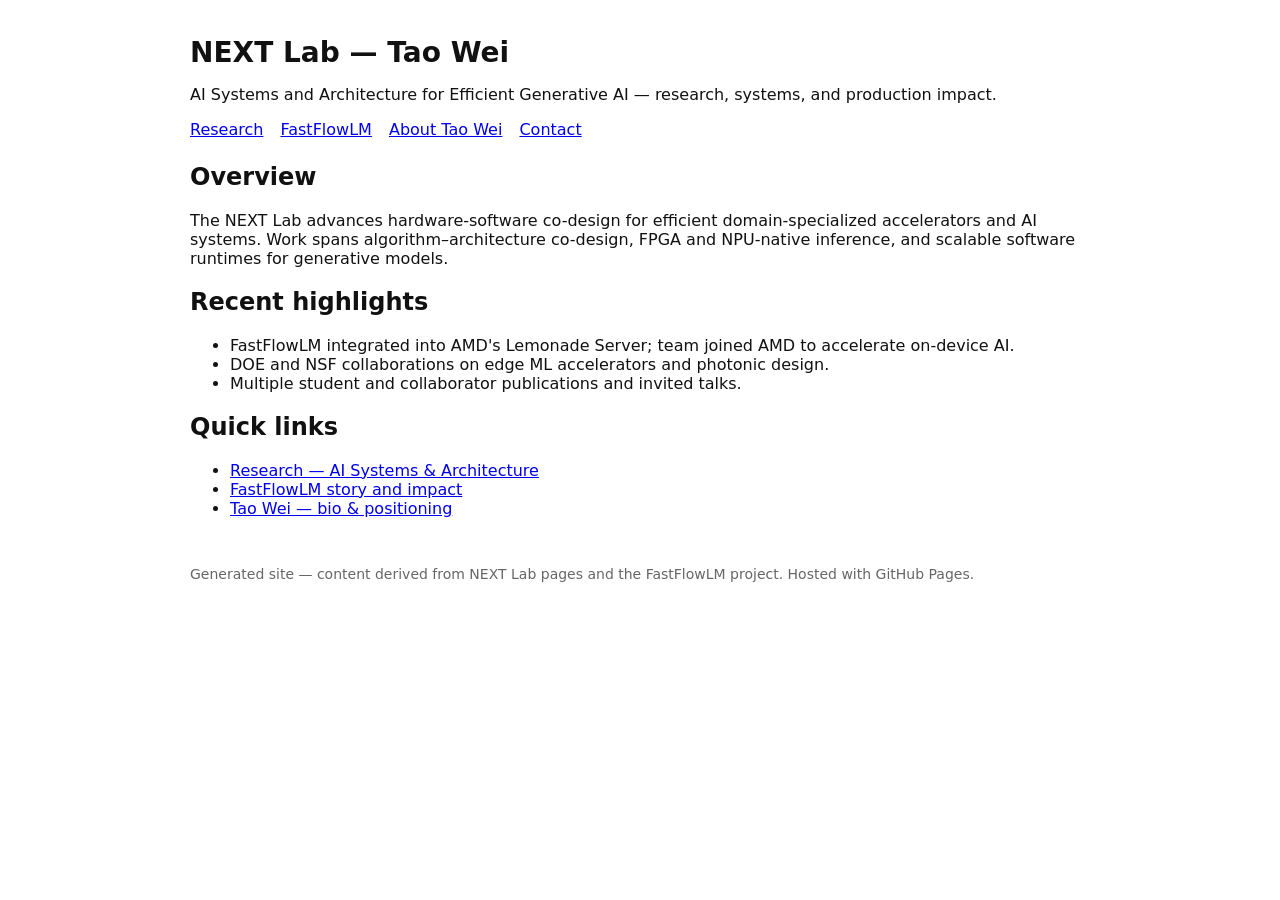
==== index.html @ cb327062 "Add site pages: index, research, FastFlowLM summary, about, contact" ====
<!doctype html>
<html>
<head>
  <meta charset="utf-8">
  <title>NEXT Lab — Tao Wei</title>
  <meta name="viewport" content="width=device-width,initial-scale=1">
  <style>body{font-family:system-ui,Segoe UI,Roboto,Arial;max-width:900px;margin:36px auto;padding:0 18px;color:#111}header{margin-bottom:24px}nav a{margin-right:12px}h1{font-size:28px;margin-bottom:6px}footer{margin-top:48px;color:#666;font-size:14px}</style>
</head>
<body>
<header>
  <h1>NEXT Lab — Tao Wei</h1>
  <p>AI Systems and Architecture for Efficient Generative AI — research, systems, and production impact.</p>
  <nav>
    <a href="/research.html">Research</a>
    <a href="/fastflowlm.html">FastFlowLM</a>
    <a href="/about.html">About Tao Wei</a>
    <a href="/contact.html">Contact</a>
  </nav>
</header>
<main>
  <section>
    <h2>Overview</h2>
    <p>The NEXT Lab advances hardware-software co-design for efficient domain-specialized accelerators and AI systems. Work spans algorithm–architecture co-design, FPGA and NPU-native inference, and scalable software runtimes for generative models.</p>
  </section>

  <section>
    <h2>Recent highlights</h2>
    <ul>
      <li>FastFlowLM integrated into AMD's Lemonade Server; team joined AMD to accelerate on-device AI.</li>
      <li>DOE and NSF collaborations on edge ML accelerators and photonic design.</li>
      <li>Multiple student and collaborator publications and invited talks.</li>
    </ul>
  </section>

  <section>
    <h2>Quick links</h2>
    <ul>
      <li><a href="/research.html">Research — AI Systems & Architecture</a></li>
      <li><a href="/fastflowlm.html">FastFlowLM story and impact</a></li>
      <li><a href="/about.html">Tao Wei — bio & positioning</a></li>
    </ul>
  </section>
</main>
<footer>
  <p>Generated site — content derived from NEXT Lab pages and the FastFlowLM project. Hosted with GitHub Pages.</p>
</footer>
</body>
</html>
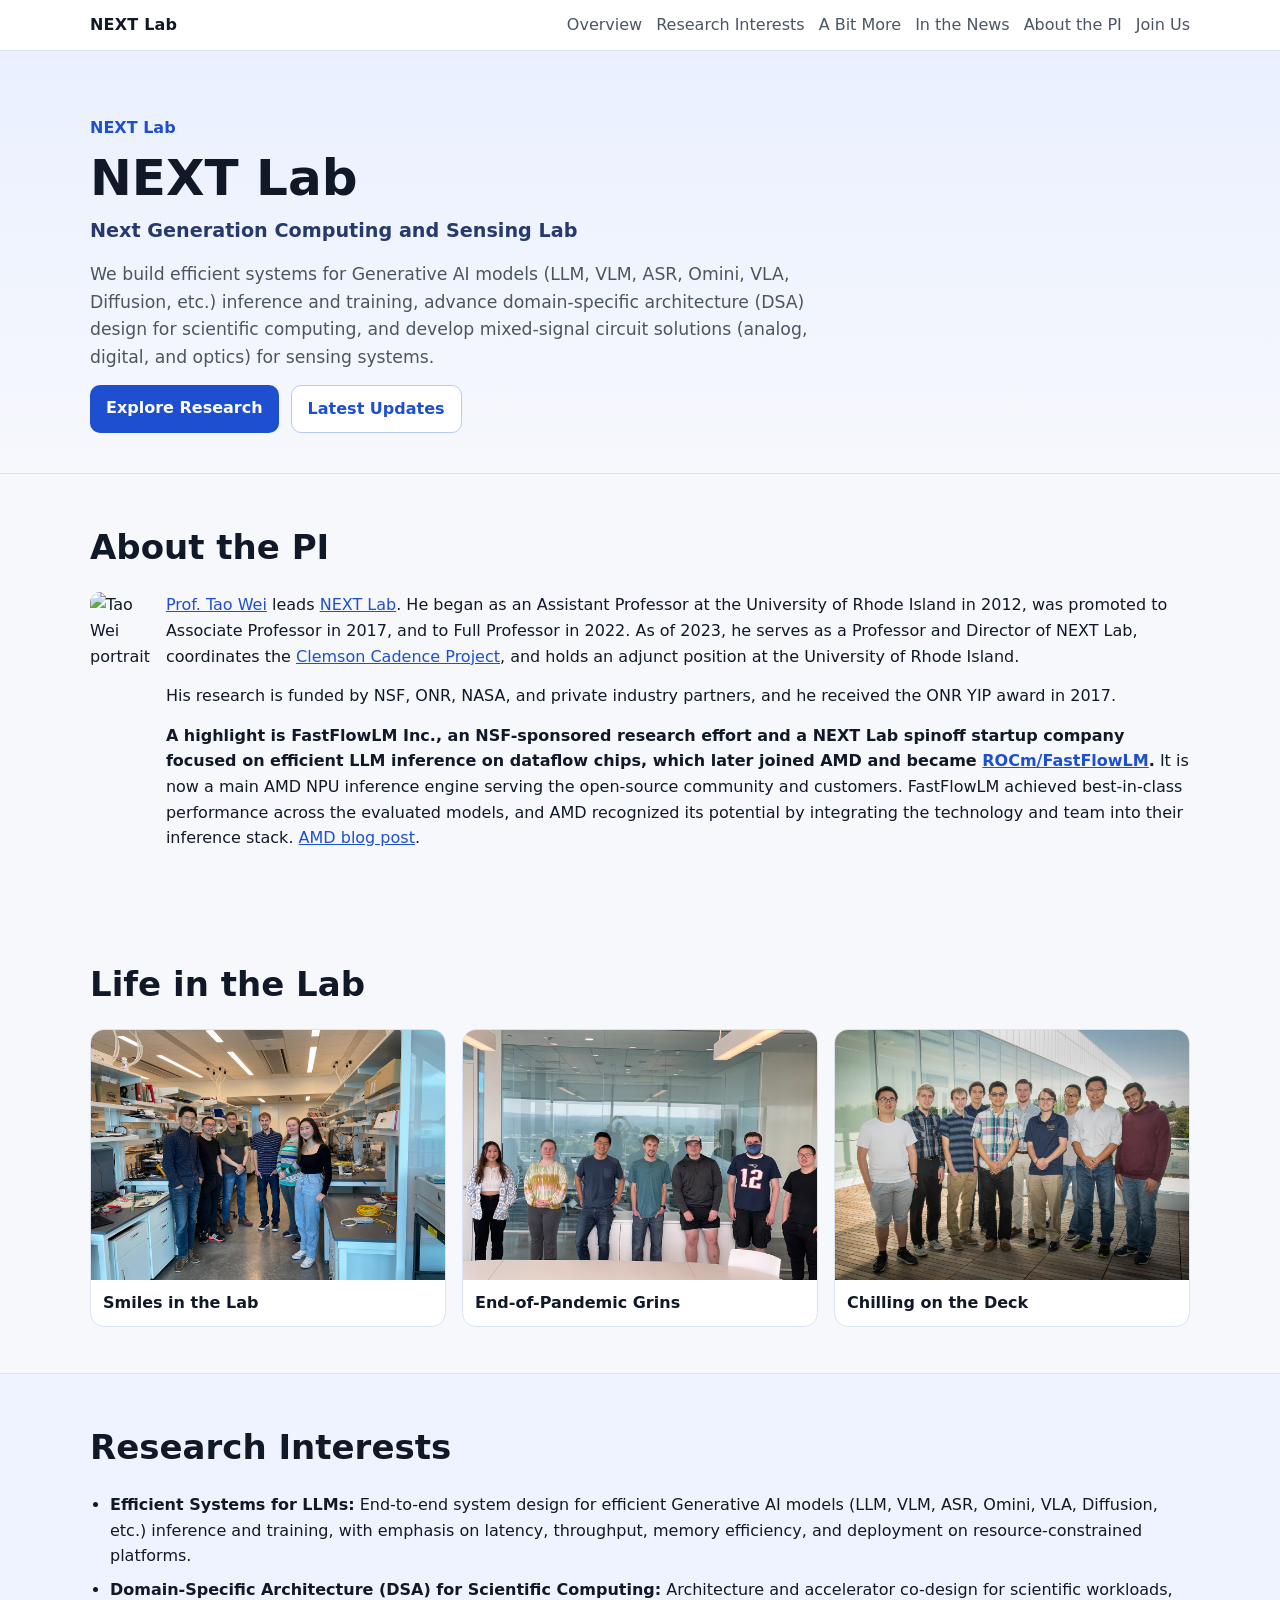
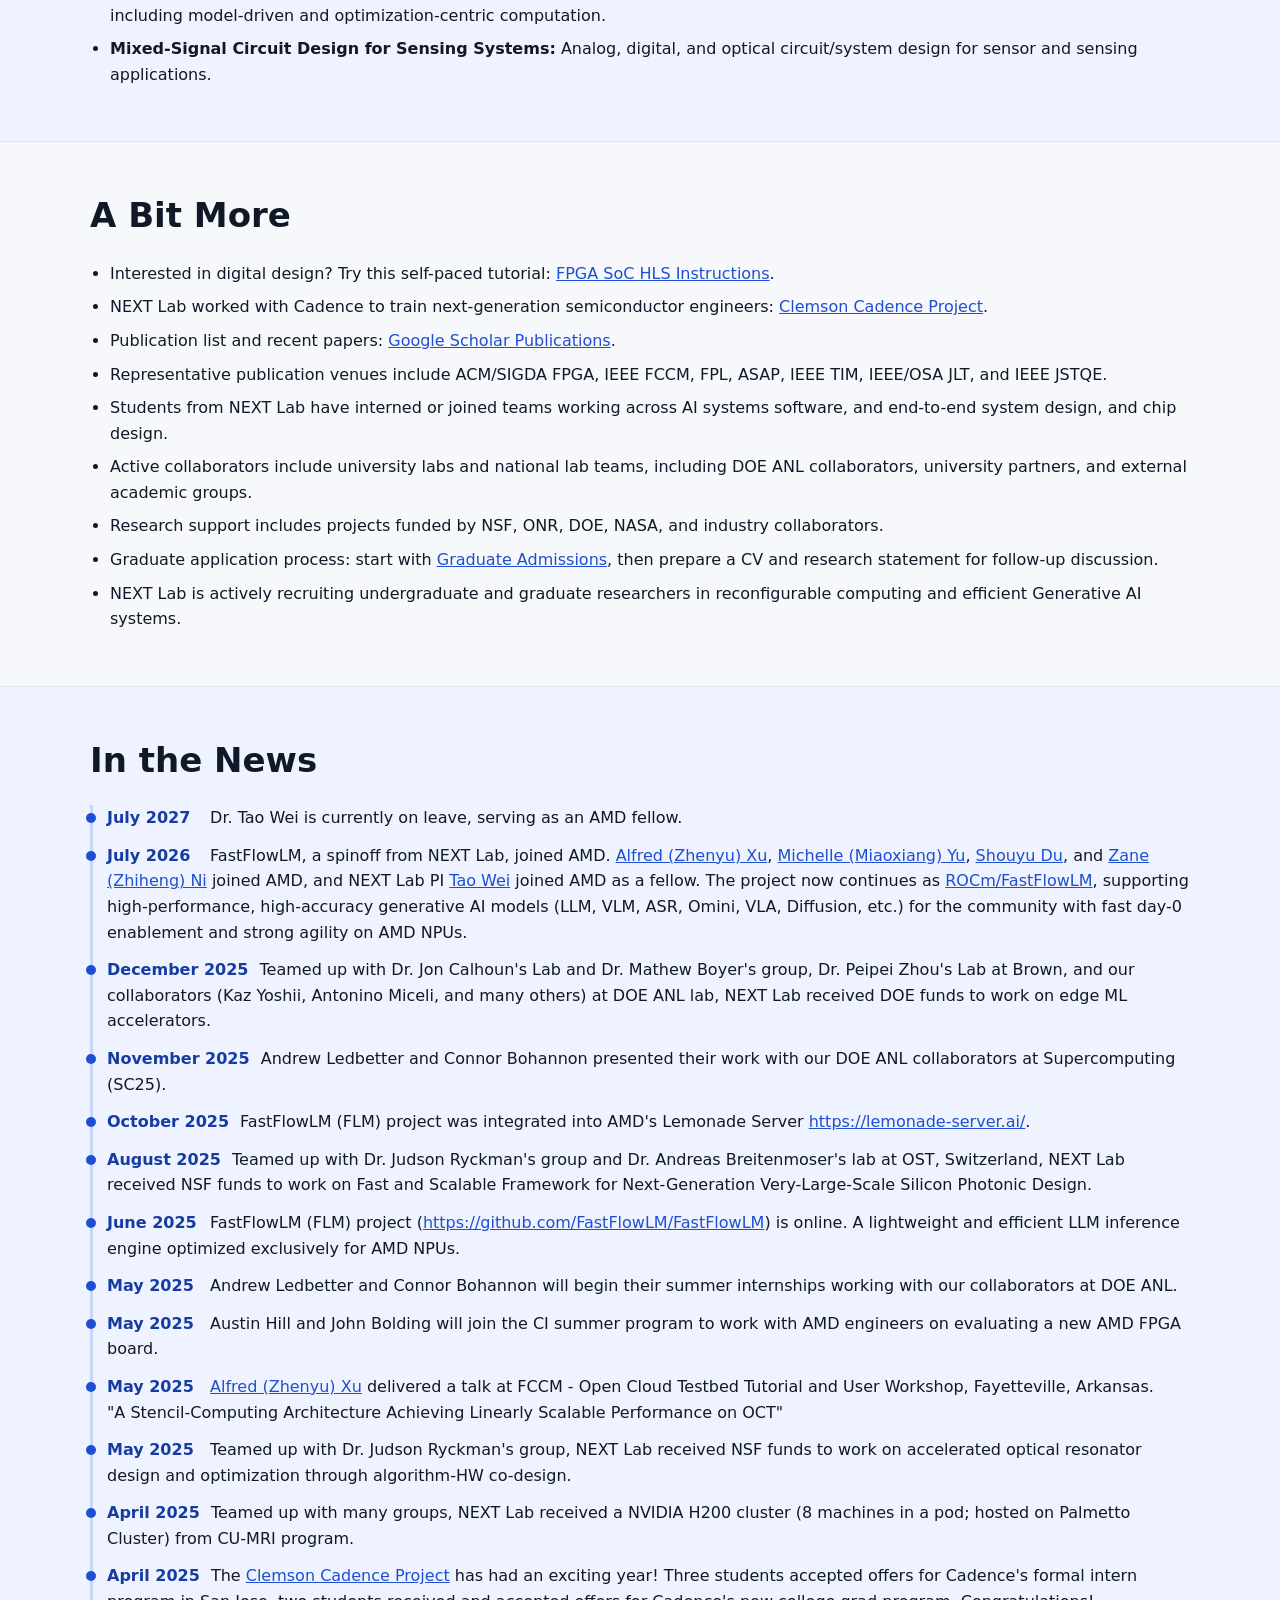
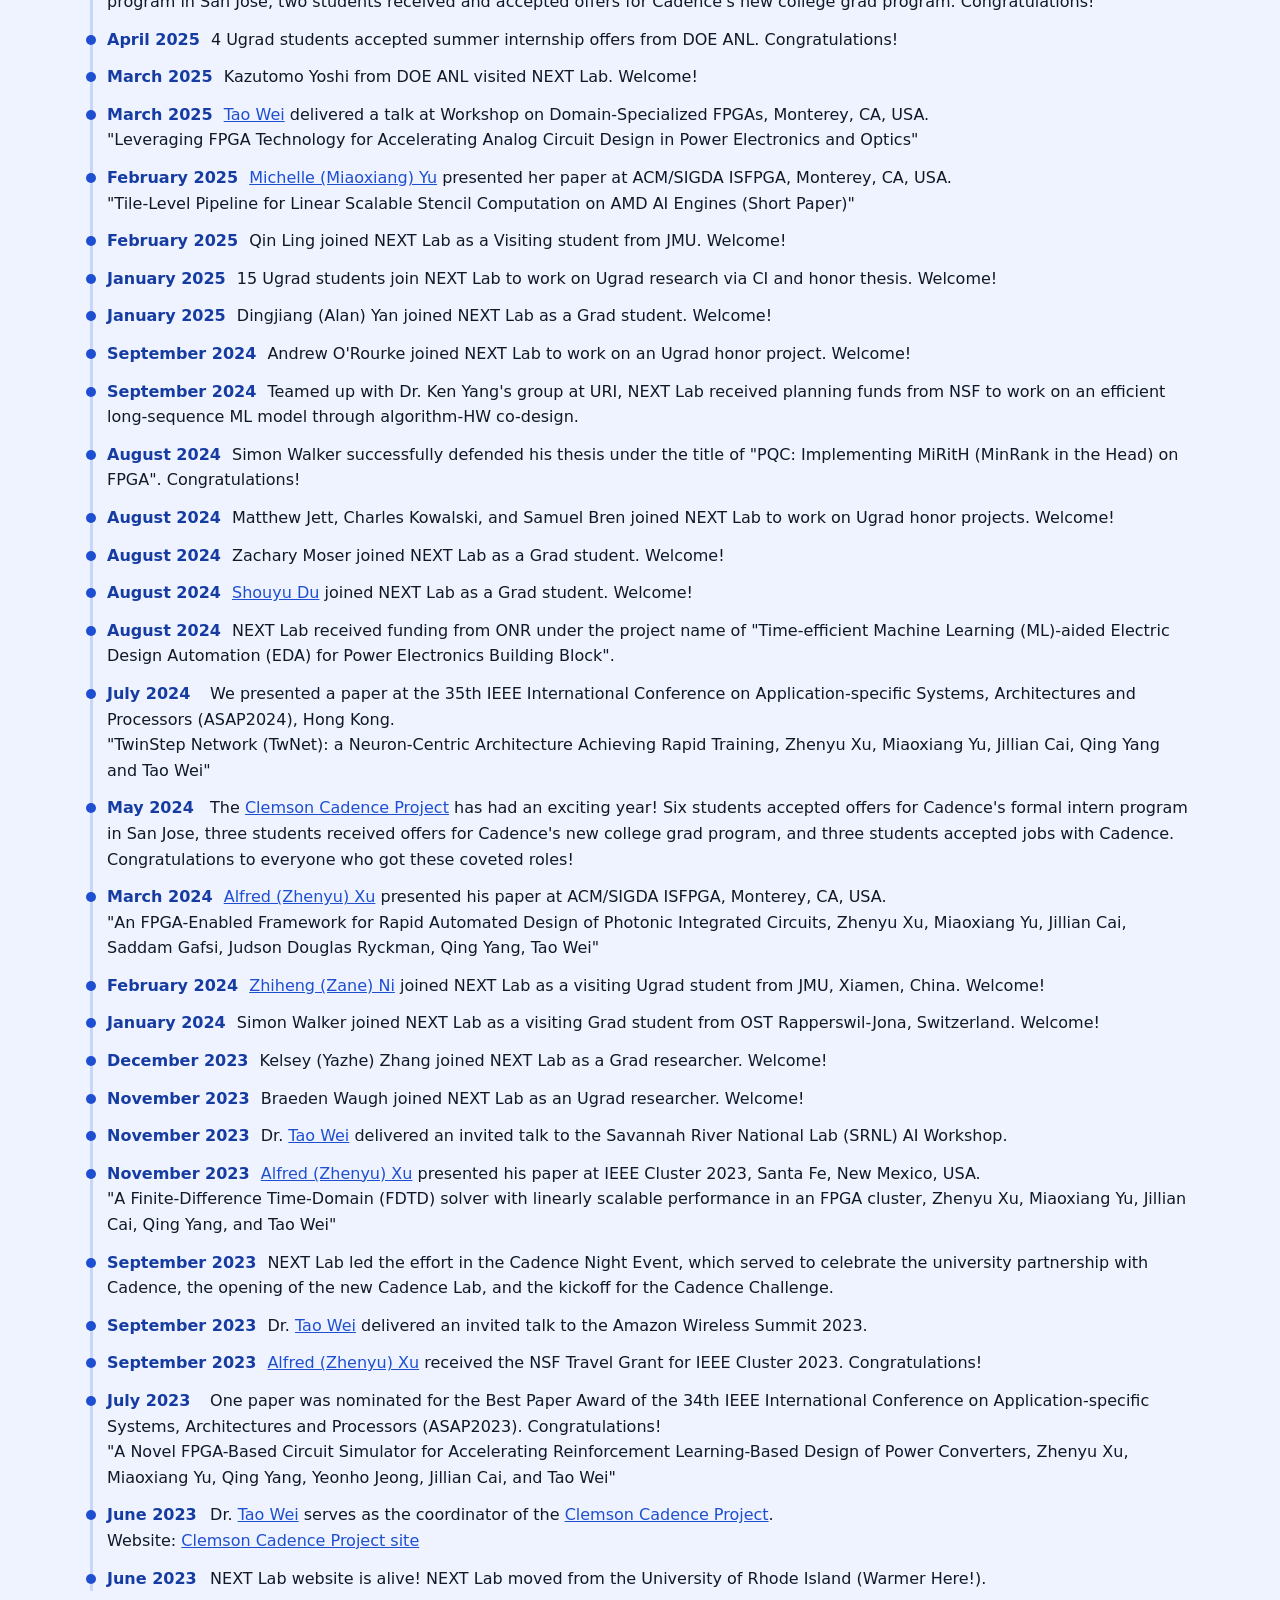
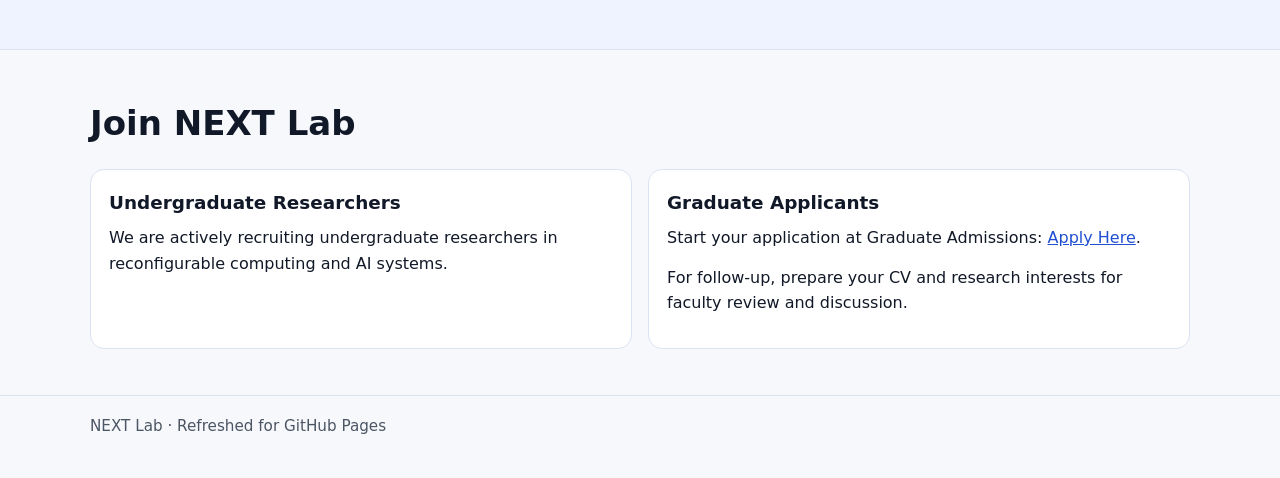
==== commit df15a1b0: "Deploy Pages: 3349e861c16453e8d2d1894a26d2007ddf949e40" ====
--- a/index.html
+++ b/index.html
@@ -1,48 +1,367 @@
 <!doctype html>
-<html>
+<html lang="en">
 <head>
   <meta charset="utf-8">
-  <title>NEXT Lab — Tao Wei</title>
-  <meta name="viewport" content="width=device-width,initial-scale=1">
-  <style>body{font-family:system-ui,Segoe UI,Roboto,Arial;max-width:900px;margin:36px auto;padding:0 18px;color:#111}header{margin-bottom:24px}nav a{margin-right:12px}h1{font-size:28px;margin-bottom:6px}footer{margin-top:48px;color:#666;font-size:14px}</style>
+  <meta name="viewport" content="width=device-width, initial-scale=1">
+  <title>NEXT Lab | Tao Wei</title>
+  <meta name="description" content="NEXT Lab: Next Generation Computing and Sensing Lab.">
+  <link rel="stylesheet" href="style.css">
 </head>
 <body>
-<header>
-  <h1>NEXT Lab — Tao Wei</h1>
-  <p>AI Systems and Architecture for Efficient Generative AI — research, systems, and production impact.</p>
-  <nav>
-    <a href="/research.html">Research</a>
-    <a href="/fastflowlm.html">FastFlowLM</a>
-    <a href="/about.html">About Tao Wei</a>
-    <a href="/contact.html">Contact</a>
-  </nav>
-</header>
-<main>
-  <section>
-    <h2>Overview</h2>
-    <p>The NEXT Lab advances hardware-software co-design for efficient domain-specialized accelerators and AI systems. Work spans algorithm–architecture co-design, FPGA and NPU-native inference, and scalable software runtimes for generative models.</p>
-  </section>
-
-  <section>
-    <h2>Recent highlights</h2>
-    <ul>
-      <li>FastFlowLM integrated into AMD's Lemonade Server; team joined AMD to accelerate on-device AI.</li>
-      <li>DOE and NSF collaborations on edge ML accelerators and photonic design.</li>
-      <li>Multiple student and collaborator publications and invited talks.</li>
-    </ul>
-  </section>
-
-  <section>
-    <h2>Quick links</h2>
-    <ul>
-      <li><a href="/research.html">Research — AI Systems & Architecture</a></li>
-      <li><a href="/fastflowlm.html">FastFlowLM story and impact</a></li>
-      <li><a href="/about.html">Tao Wei — bio & positioning</a></li>
-    </ul>
-  </section>
-</main>
-<footer>
-  <p>Generated site — content derived from NEXT Lab pages and the FastFlowLM project. Hosted with GitHub Pages.</p>
-</footer>
+  <header class="site-header">
+    <div class="container nav-wrap">
+      <a class="brand" href="index.html">NEXT Lab</a>
+      <nav class="site-nav" aria-label="Main navigation">
+        <a href="#overview">Overview</a>
+        <a href="#research-interests">Research Interests</a>
+        <a href="#more">A Bit More</a>
+        <a href="#news">In the News</a>
+        <a href="#about-pi">About the PI</a>
+        <a href="#join">Join Us</a>
+      </nav>
+    </div>
+  </header>
+
+  <main>
+    <section class="hero" id="overview">
+      <div class="container">
+        <p class="eyebrow">NEXT Lab</p>
+        <h1>NEXT Lab</h1>
+        <p class="hero-subtitle">Next Generation Computing and Sensing Lab</p>
+        <p class="lead">
+          We build efficient systems for Generative AI models (LLM, VLM, ASR, Omini, VLA, Diffusion, etc.) inference and training, advance domain-specific
+          architecture (DSA) design for scientific computing, and develop mixed-signal
+          circuit solutions (analog, digital, and optics) for sensing systems.
+        </p>
+        <div class="cta-row">
+          <a class="btn btn-primary" href="#research-interests">Explore Research</a>
+          <a class="btn btn-secondary" href="#news">Latest Updates</a>
+        </div>
+      </div>
+    </section>
+
+    <section class="section" id="about-pi">
+      <div class="container">
+        <h2>About the PI</h2>
+        <div style="display:flex;gap:16px;align-items:flex-start;">
+          <div>
+            <img src="https://www.clemson.edu/cecas/departments/ece/images/faculty/indexpics/wei-tao.jpg" alt="Tao Wei portrait" style="width:140px;height:auto;border-radius:10px;">
+          </div>
+          <div>
+            <p>
+              <a href="https://www.linkedin.com/in/tao-wei-734a121b/">Prof. Tao Wei</a> leads <a href="#overview">NEXT Lab</a>.
+              He began as an Assistant Professor at the University of Rhode Island in 2012, was promoted to Associate Professor in 2017, and to Full Professor in 2022.
+              As of 2023, he serves as a Professor and Director of NEXT Lab, coordinates the <a href="https://clemsoncadenceproject.github.io/">Clemson Cadence Project</a>,
+              and holds an adjunct position at the University of Rhode Island.
+            </p>
+            <p>
+              His research is funded by NSF, ONR, NASA, and private industry partners, and he received the ONR YIP award in 2017.
+            </p>
+            <p>
+              <strong>A highlight is FastFlowLM Inc., an NSF-sponsored research effort and a NEXT Lab spinoff startup company focused on efficient LLM inference on dataflow chips, which later joined AMD and became <a href="https://github.com/ROCm/FastFlowLM">ROCm/FastFlowLM</a>.</strong>
+              It is now a main AMD NPU inference engine serving the open-source community and customers. FastFlowLM achieved best-in-class performance across the evaluated models, and AMD recognized its potential by integrating the technology and team into their inference stack.
+              <a href="https://www.amd.com/en/blogs/2026/fastflowlm-joins-amd-to-advance-ai-inference.html">AMD blog post</a>.
+            </p>
+          </div>
+        </div>
+      </div>
+    </section>
+
+    <section class="section">
+      <div class="container">
+        <h2>Life in the Lab</h2>
+        <div class="gallery-grid">
+          <figure class="photo-card">
+            <img src="images/smiles-in-the-lab.jpg" alt="NEXT Lab members smiling in the lab">
+            <figcaption>Smiles in the Lab</figcaption>
+          </figure>
+          <figure class="photo-card">
+            <img src="images/end-of-pandemic-grins.jpg" alt="NEXT Lab group photo: end-of-pandemic grins">
+            <figcaption>End-of-Pandemic Grins</figcaption>
+          </figure>
+          <figure class="photo-card">
+            <img src="images/chilling-on-the-deck.jpg" alt="NEXT Lab members gathering on an outdoor deck">
+            <figcaption>Chilling on the Deck</figcaption>
+          </figure>
+        </div>
+      </div>
+    </section>
+
+    <section class="section section-muted" id="research-interests">
+      <div class="container">
+        <h2>Research Interests</h2>
+        <ul class="feature-list">
+          <li>
+            <strong>Efficient Systems for LLMs:</strong>
+            End-to-end system design for efficient Generative AI models (LLM, VLM, ASR, Omini, VLA, Diffusion, etc.) inference and training,
+            with emphasis on latency, throughput, memory efficiency, and deployment on resource-constrained platforms.
+          </li>
+          <li>
+            <strong>Domain-Specific Architecture (DSA) for Scientific Computing:</strong>
+            Architecture and accelerator co-design for scientific workloads, including model-driven and optimization-centric computation.
+          </li>
+          <li>
+            <strong>Mixed-Signal Circuit Design for Sensing Systems:</strong>
+            Analog, digital, and optical circuit/system design for sensor and sensing applications.
+          </li>
+        </ul>
+      </div>
+    </section>
+
+    <section class="section" id="more">
+      <div class="container">
+        <h2>A Bit More</h2>
+        <ul class="feature-list">
+          <li>
+            Interested in digital design? Try this self-paced tutorial:
+            <a href="https://wei-nextlab.github.io/ParallelProgrammingLabs/">FPGA SoC HLS Instructions</a>.
+          </li>
+          <li>
+            NEXT Lab worked with Cadence to train next-generation semiconductor engineers:
+            <a href="https://clemsoncadenceproject.github.io/">Clemson Cadence Project</a>.
+          </li>
+          <li>
+            Publication list and recent papers:
+            <a href="https://scholar.google.com/citations?hl=en&user=SsgrItsAAAAJ&view_op=list_works&sortby=pubdate">Google Scholar Publications</a>.
+          </li>
+          <li>
+            Representative publication venues include ACM/SIGDA FPGA, IEEE FCCM, FPL, ASAP, IEEE TIM, IEEE/OSA JLT, and IEEE JSTQE.
+          </li>
+          <li>
+            Students from NEXT Lab have interned or joined teams working across AI systems software, and end-to-end system design, and chip design.
+          </li>
+          <li>
+            Active collaborators include university labs and national lab teams,
+            including DOE ANL collaborators, university partners, and external academic groups.
+          </li>
+          <li>
+            Research support includes projects funded by NSF, ONR, DOE, NASA, and industry collaborators.
+          </li>
+          <li>
+            Graduate application process:
+            start with
+            <a href="contact.html">Graduate Admissions</a>,
+            then prepare a CV and research statement for follow-up discussion.
+          </li>
+          <li>
+            NEXT Lab is actively recruiting undergraduate and graduate researchers in reconfigurable computing
+            and efficient Generative AI systems.
+          </li>
+        </ul>
+      </div>
+    </section>
+
+    <section class="section section-muted" id="news">
+      <div class="container">
+        <h2>In the News</h2>
+        <ul class="timeline">
+          <li>
+            <span class="time">July 2027</span>
+            Dr. Tao Wei is currently on leave, serving as an AMD fellow.
+          </li>
+          <li>
+            <span class="time">July 2026</span>
+            FastFlowLM, a spinoff from NEXT Lab, joined AMD. <a href="https://www.linkedin.com/in/zhenyu-xu-327bb71b4/">Alfred (Zhenyu) Xu</a>, <a href="https://www.linkedin.com/in/miaoxiang-yu-231a3b22b/">Michelle (Miaoxiang) Yu</a>, <a href="https://www.linkedin.com/in/shouyu-du-4088341b5/">Shouyu Du</a>, and <a href="https://www.linkedin.com/in/zhiheng-ni-51b755386/">Zane (Zhiheng) Ni</a> joined AMD, and NEXT Lab PI <a href="https://www.linkedin.com/in/tao-wei-734a121b/">Tao Wei</a> joined AMD as a fellow. The project now continues as <a href="https://github.com/FastFlowLM/FastFlowLM">ROCm/FastFlowLM</a>, supporting high-performance, high-accuracy generative AI models (LLM, VLM, ASR, Omini, VLA, Diffusion, etc.) for the community with fast day-0 enablement and strong agility on AMD NPUs.
+          </li>
+          <li>
+            <span class="time">December 2025</span>
+            Teamed up with Dr. Jon Calhoun's Lab and Dr. Mathew Boyer's group, Dr. Peipei Zhou's Lab at Brown, and our collaborators (Kaz Yoshii, Antonino Miceli, and many others) at DOE ANL lab, NEXT Lab received DOE funds to work on edge ML accelerators.
+          </li>
+          <li>
+            <span class="time">November 2025</span>
+            Andrew Ledbetter and Connor Bohannon presented their work with our DOE ANL collaborators at Supercomputing (SC25).
+          </li>
+          <li>
+            <span class="time">October 2025</span>
+            FastFlowLM (FLM) project was integrated into AMD's Lemonade Server <a href="https://lemonade-server.ai/">https://lemonade-server.ai/</a>.
+          </li>
+          <li>
+            <span class="time">August 2025</span>
+            Teamed up with Dr. Judson Ryckman's group and Dr. Andreas Breitenmoser's lab at OST, Switzerland, NEXT Lab received NSF funds to work on Fast and Scalable Framework for Next-Generation Very-Large-Scale Silicon Photonic Design.
+          </li>
+          <li>
+            <span class="time">June 2025</span>
+            FastFlowLM (FLM) project (<a href="https://github.com/FastFlowLM/FastFlowLM">https://github.com/FastFlowLM/FastFlowLM</a>) is online. A lightweight and efficient LLM inference engine optimized exclusively for AMD NPUs.
+          </li>
+          <li>
+            <span class="time">May 2025</span>
+            Andrew Ledbetter and Connor Bohannon will begin their summer internships working with our collaborators at DOE ANL.
+          </li>
+          <li>
+            <span class="time">May 2025</span>
+            Austin Hill and John Bolding will join the CI summer program to work with AMD engineers on evaluating a new AMD FPGA board.
+          </li>
+          <li>
+            <span class="time">May 2025</span>
+            <a href="https://www.linkedin.com/in/zhenyu-xu-327bb71b4/">Alfred (Zhenyu) Xu</a> delivered a talk at FCCM - Open Cloud Testbed Tutorial and User Workshop, Fayetteville, Arkansas.<br>
+            "A Stencil-Computing Architecture Achieving Linearly Scalable Performance on OCT"
+          </li>
+          <li>
+            <span class="time">May 2025</span>
+            Teamed up with Dr. Judson Ryckman's group, NEXT Lab received NSF funds to work on accelerated optical resonator design and optimization through algorithm-HW co-design.
+          </li>
+          <li>
+            <span class="time">April 2025</span>
+            Teamed up with many groups, NEXT Lab received a NVIDIA H200 cluster (8 machines in a pod; hosted on Palmetto Cluster) from CU-MRI program.
+          </li>
+          <li>
+            <span class="time">April 2025</span>
+            The <a href="https://clemsoncadenceproject.github.io/">Clemson Cadence Project</a> has had an exciting year! Three students accepted offers for Cadence's formal intern program in San Jose, two students received and accepted offers for Cadence's new college grad program. Congratulations!
+          </li>
+          <li>
+            <span class="time">April 2025</span>
+            4 Ugrad students accepted summer internship offers from DOE ANL. Congratulations!
+          </li>
+          <li>
+            <span class="time">March 2025</span>
+            Kazutomo Yoshi from DOE ANL visited NEXT Lab. Welcome!
+          </li>
+          <li>
+            <span class="time">March 2025</span>
+            <a href="https://www.linkedin.com/in/tao-wei-734a121b/">Tao Wei</a> delivered a talk at Workshop on Domain-Specialized FPGAs, Monterey, CA, USA.<br>
+            "Leveraging FPGA Technology for Accelerating Analog Circuit Design in Power Electronics and Optics"
+          </li>
+          <li>
+            <span class="time">February 2025</span>
+            <a href="https://www.linkedin.com/in/miaoxiang-yu-231a3b22b/">Michelle (Miaoxiang) Yu</a> presented her paper at ACM/SIGDA ISFPGA, Monterey, CA, USA.<br>
+            "Tile-Level Pipeline for Linear Scalable Stencil Computation on AMD AI Engines (Short Paper)"
+          </li>
+          <li>
+            <span class="time">February 2025</span>
+            Qin Ling joined NEXT Lab as a Visiting student from JMU. Welcome!
+          </li>
+          <li>
+            <span class="time">January 2025</span>
+            15 Ugrad students join NEXT Lab to work on Ugrad research via CI and honor thesis. Welcome!
+          </li>
+          <li>
+            <span class="time">January 2025</span>
+            Dingjiang (Alan) Yan joined NEXT Lab as a Grad student. Welcome!
+          </li>
+          <li>
+            <span class="time">September 2024</span>
+            Andrew O'Rourke joined NEXT Lab to work on an Ugrad honor project. Welcome!
+          </li>
+          <li>
+            <span class="time">September 2024</span>
+            Teamed up with Dr. Ken Yang's group at URI, NEXT Lab received planning funds from NSF to work on an efficient long-sequence ML model through algorithm-HW co-design.
+          </li>
+          <li>
+            <span class="time">August 2024</span>
+            Simon Walker successfully defended his thesis under the title of "PQC: Implementing MiRitH (MinRank in the Head) on FPGA". Congratulations!
+          </li>
+          <li>
+            <span class="time">August 2024</span>
+            Matthew Jett, Charles Kowalski, and Samuel Bren joined NEXT Lab to work on Ugrad honor projects. Welcome!
+          </li>
+          <li>
+            <span class="time">August 2024</span>
+            Zachary Moser joined NEXT Lab as a Grad student. Welcome!
+          </li>
+          <li>
+            <span class="time">August 2024</span>
+            <a href="https://www.linkedin.com/in/shouyu-du-4088341b5/">Shouyu Du</a> joined NEXT Lab as a Grad student. Welcome!
+          </li>
+          <li>
+            <span class="time">August 2024</span>
+            NEXT Lab received funding from ONR under the project name of "Time-efficient Machine Learning (ML)-aided Electric Design Automation (EDA) for Power Electronics Building Block".
+          </li>
+          <li>
+            <span class="time">July 2024</span>
+            We presented a paper at the 35th IEEE International Conference on Application-specific Systems, Architectures and Processors (ASAP2024), Hong Kong.<br>
+            "TwinStep Network (TwNet): a Neuron-Centric Architecture Achieving Rapid Training, Zhenyu Xu, Miaoxiang Yu, Jillian Cai, Qing Yang and Tao Wei"
+          </li>
+          <li>
+            <span class="time">May 2024</span>
+            The <a href="https://clemsoncadenceproject.github.io/">Clemson Cadence Project</a> has had an exciting year! Six students accepted offers for Cadence's formal intern program in San Jose, three students received offers for Cadence's new college grad program, and three students accepted jobs with Cadence. Congratulations to everyone who got these coveted roles!
+          </li>
+          <li>
+            <span class="time">March 2024</span>
+            <a href="https://www.linkedin.com/in/zhenyu-xu-327bb71b4/">Alfred (Zhenyu) Xu</a> presented his paper at ACM/SIGDA ISFPGA, Monterey, CA, USA.<br>
+            "An FPGA-Enabled Framework for Rapid Automated Design of Photonic Integrated Circuits, Zhenyu Xu, Miaoxiang Yu, Jillian Cai, Saddam Gafsi, Judson Douglas Ryckman, Qing Yang, Tao Wei"
+          </li>
+          <li>
+            <span class="time">February 2024</span>
+            <a href="https://www.linkedin.com/in/zhiheng-ni-51b755386/">Zhiheng (Zane) Ni</a> joined NEXT Lab as a visiting Ugrad student from JMU, Xiamen, China. Welcome!
+          </li>
+          <li>
+            <span class="time">January 2024</span>
+            Simon Walker joined NEXT Lab as a visiting Grad student from OST Rapperswil-Jona, Switzerland. Welcome!
+          </li>
+          <li>
+            <span class="time">December 2023</span>
+            Kelsey (Yazhe) Zhang joined NEXT Lab as a Grad researcher. Welcome!
+          </li>
+          <li>
+            <span class="time">November 2023</span>
+            Braeden Waugh joined NEXT Lab as an Ugrad researcher. Welcome!
+          </li>
+          <li>
+            <span class="time">November 2023</span>
+            Dr. <a href="https://www.linkedin.com/in/tao-wei-734a121b/">Tao Wei</a> delivered an invited talk to the Savannah River National Lab (SRNL) AI Workshop.
+          </li>
+          <li>
+            <span class="time">November 2023</span>
+            <a href="https://www.linkedin.com/in/zhenyu-xu-327bb71b4/">Alfred (Zhenyu) Xu</a> presented his paper at IEEE Cluster 2023, Santa Fe, New Mexico, USA.<br>
+            "A Finite-Difference Time-Domain (FDTD) solver with linearly scalable performance in an FPGA cluster, Zhenyu Xu, Miaoxiang Yu, Jillian Cai, Qing Yang, and Tao Wei"
+          </li>
+          <li>
+            <span class="time">September 2023</span>
+            NEXT Lab led the effort in the Cadence Night Event, which served to celebrate the university partnership with Cadence, the opening of the new Cadence Lab, and the kickoff for the Cadence Challenge.
+          </li>
+          <li>
+            <span class="time">September 2023</span>
+            Dr. <a href="https://www.linkedin.com/in/tao-wei-734a121b/">Tao Wei</a> delivered an invited talk to the Amazon Wireless Summit 2023.
+          </li>
+          <li>
+            <span class="time">September 2023</span>
+            <a href="https://www.linkedin.com/in/zhenyu-xu-327bb71b4/">Alfred (Zhenyu) Xu</a> received the NSF Travel Grant for IEEE Cluster 2023. Congratulations!
+          </li>
+          <li>
+            <span class="time">July 2023</span>
+            One paper was nominated for the Best Paper Award of the 34th IEEE International Conference on Application-specific Systems, Architectures and Processors (ASAP2023). Congratulations!<br>
+            "A Novel FPGA-Based Circuit Simulator for Accelerating Reinforcement Learning-Based Design of Power Converters, Zhenyu Xu, Miaoxiang Yu, Qing Yang, Yeonho Jeong, Jillian Cai, and Tao Wei"
+          </li>
+          <li>
+            <span class="time">June 2023</span>
+            Dr. <a href="https://www.linkedin.com/in/tao-wei-734a121b/">Tao Wei</a> serves as the coordinator of the <a href="https://clemsoncadenceproject.github.io/">Clemson Cadence Project</a>.<br>
+            Website: <a href="https://clemsoncadenceproject.github.io/">Clemson Cadence Project site</a>
+          </li>
+          <li>
+            <span class="time">June 2023</span>
+            NEXT Lab website is alive! NEXT Lab moved from the University of Rhode Island (Warmer Here!).
+          </li>
+        </ul>
+      </div>
+    </section>
+
+    <section class="section" id="join">
+      <div class="container">
+        <h2>Join NEXT Lab</h2>
+        <div class="grid cards-2">
+          <article class="card">
+            <h3>Undergraduate Researchers</h3>
+            <p>We are actively recruiting undergraduate researchers in reconfigurable computing and AI systems.</p>
+          </article>
+          <article class="card">
+            <h3>Graduate Applicants</h3>
+            <p>
+              Start your application at Graduate Admissions:
+              <a href="contact.html">Apply Here</a>.
+            </p>
+            <p>
+              For follow-up, prepare your CV and research interests for faculty review and discussion.
+            </p>
+          </article>
+        </div>
+      </div>
+    </section>
+  </main>
+
+  <footer class="site-footer">
+    <div class="container">
+      <p>NEXT Lab · Refreshed for GitHub Pages</p>
+    </div>
+  </footer>
 </body>
 </html>
--- a/style.css
+++ b/style.css
@@ -0,0 +1,310 @@
+:root {
+  --bg: #f6f8fc;
+  --surface: #ffffff;
+  --surface-alt: #eef3ff;
+  --text: #111827;
+  --muted: #4b5563;
+  --border: #dbe3f2;
+  --primary: #1f4fd1;
+  --primary-dark: #163ca2;
+}
+
+* {
+  box-sizing: border-box;
+}
+
+html, body {
+  margin: 0;
+  padding: 0;
+}
+
+body {
+  font-family: Inter, system-ui, -apple-system, "Segoe UI", Roboto, Arial, sans-serif;
+  background: var(--bg);
+  color: var(--text);
+  line-height: 1.6;
+}
+
+.container {
+  width: min(1100px, 92%);
+  margin: 0 auto;
+}
+
+.site-header {
+  position: sticky;
+  top: 0;
+  z-index: 20;
+  background: rgba(255, 255, 255, 0.94);
+  backdrop-filter: blur(6px);
+  border-bottom: 1px solid var(--border);
+}
+
+.nav-wrap {
+  display: flex;
+  align-items: center;
+  justify-content: space-between;
+  gap: 20px;
+  padding: 12px 0;
+}
+
+.brand {
+  font-weight: 750;
+  color: var(--text);
+  text-decoration: none;
+  letter-spacing: 0.2px;
+}
+
+.site-nav {
+  display: flex;
+  flex-wrap: wrap;
+  gap: 14px;
+}
+
+.site-nav a {
+  color: var(--muted);
+  text-decoration: none;
+  font-weight: 500;
+}
+
+.site-nav a:hover {
+  color: var(--primary);
+}
+
+.hero {
+  padding: 64px 0 40px;
+  background: linear-gradient(180deg, #eaf0ff 0%, var(--bg) 100%);
+  border-bottom: 1px solid var(--border);
+}
+
+.eyebrow {
+  color: var(--primary);
+  font-weight: 700;
+  margin: 0 0 10px;
+}
+
+h1 {
+  font-size: clamp(30px, 5vw, 50px);
+  line-height: 1.12;
+  margin: 0 0 14px;
+}
+
+h2 {
+  font-size: clamp(24px, 3.2vw, 34px);
+  margin: 0 0 18px;
+}
+
+h3 {
+  font-size: 1.15rem;
+  margin: 0 0 8px;
+}
+
+p {
+  margin: 0 0 14px;
+}
+
+.lead {
+  max-width: 760px;
+  color: var(--muted);
+  font-size: 1.08rem;
+}
+
+.hero-subtitle {
+  margin-top: -4px;
+  font-size: 1.2rem;
+  font-weight: 600;
+  color: #263a6b;
+}
+
+.cta-row {
+  display: flex;
+  flex-wrap: wrap;
+  gap: 12px;
+  margin-top: 12px;
+}
+
+.btn {
+  display: inline-block;
+  border-radius: 10px;
+  padding: 10px 16px;
+  font-weight: 650;
+  text-decoration: none;
+}
+
+.btn-primary {
+  background: var(--primary);
+  color: #fff;
+}
+
+.btn-primary:hover {
+  background: var(--primary-dark);
+}
+
+.btn-secondary {
+  background: #fff;
+  color: var(--primary);
+  border: 1px solid #b8c9f7;
+}
+
+.section {
+  padding: 46px 0;
+}
+
+.section-muted {
+  background: var(--surface-alt);
+  border-top: 1px solid var(--border);
+  border-bottom: 1px solid var(--border);
+}
+
+.grid {
+  display: grid;
+  gap: 16px;
+}
+
+.cards-3 {
+  grid-template-columns: repeat(3, minmax(0, 1fr));
+}
+
+.cards-2 {
+  grid-template-columns: repeat(2, minmax(0, 1fr));
+}
+
+.card {
+  background: var(--surface);
+  border: 1px solid var(--border);
+  border-radius: 14px;
+  padding: 18px;
+}
+
+.card-link {
+  color: inherit;
+  text-decoration: none;
+  transition: transform 0.16s ease, box-shadow 0.16s ease;
+}
+
+.card-link:hover {
+  transform: translateY(-1px);
+  box-shadow: 0 6px 18px rgba(31, 79, 209, 0.11);
+}
+
+.feature-list {
+  margin: 0;
+  padding-left: 20px;
+}
+
+.feature-list li {
+  margin-bottom: 8px;
+}
+
+.gallery-grid {
+  display: grid;
+  grid-template-columns: repeat(3, minmax(0, 1fr));
+  gap: 16px;
+}
+
+.photo-card {
+  margin: 0;
+  background: var(--surface);
+  border: 1px solid var(--border);
+  border-radius: 14px;
+  overflow: hidden;
+}
+
+.photo-card img {
+  display: block;
+  width: 100%;
+  height: 250px;
+  object-fit: cover;
+}
+
+.photo-card figcaption {
+  padding: 10px 12px;
+  font-weight: 600;
+}
+
+.timeline {
+  margin: 8px 0 0;
+  padding: 0;
+  list-style: none;
+  border-left: 3px solid #c7d6fb;
+}
+
+.timeline li {
+  position: relative;
+  margin: 0 0 12px;
+  padding: 0 0 0 14px;
+}
+
+.timeline li::before {
+  content: "";
+  position: absolute;
+  left: -7px;
+  top: 8px;
+  width: 10px;
+  height: 10px;
+  border-radius: 50%;
+  background: var(--primary);
+}
+
+.timeline .time {
+  display: inline-block;
+  min-width: 92px;
+  margin-right: 6px;
+  color: var(--primary-dark);
+  font-weight: 700;
+}
+
+.content {
+  padding: 36px 0 54px;
+}
+
+.content .intro {
+  color: var(--muted);
+  max-width: 820px;
+}
+
+.list-clean {
+  margin: 0;
+  padding-left: 22px;
+}
+
+.list-clean li {
+  margin-bottom: 8px;
+}
+
+.site-footer {
+  border-top: 1px solid var(--border);
+  padding: 18px 0 26px;
+  color: var(--muted);
+  font-size: 0.95rem;
+}
+
+.breadcrumbs {
+  margin: 10px 0 24px;
+}
+
+.breadcrumbs a {
+  text-decoration: none;
+  color: var(--primary);
+}
+
+a {
+  color: var(--primary);
+}
+
+@media (max-width: 900px) {
+  .cards-3 {
+    grid-template-columns: 1fr;
+  }
+
+  .cards-2 {
+    grid-template-columns: 1fr;
+  }
+
+  .gallery-grid {
+    grid-template-columns: 1fr;
+  }
+
+  .photo-card img {
+    height: 220px;
+  }
+}
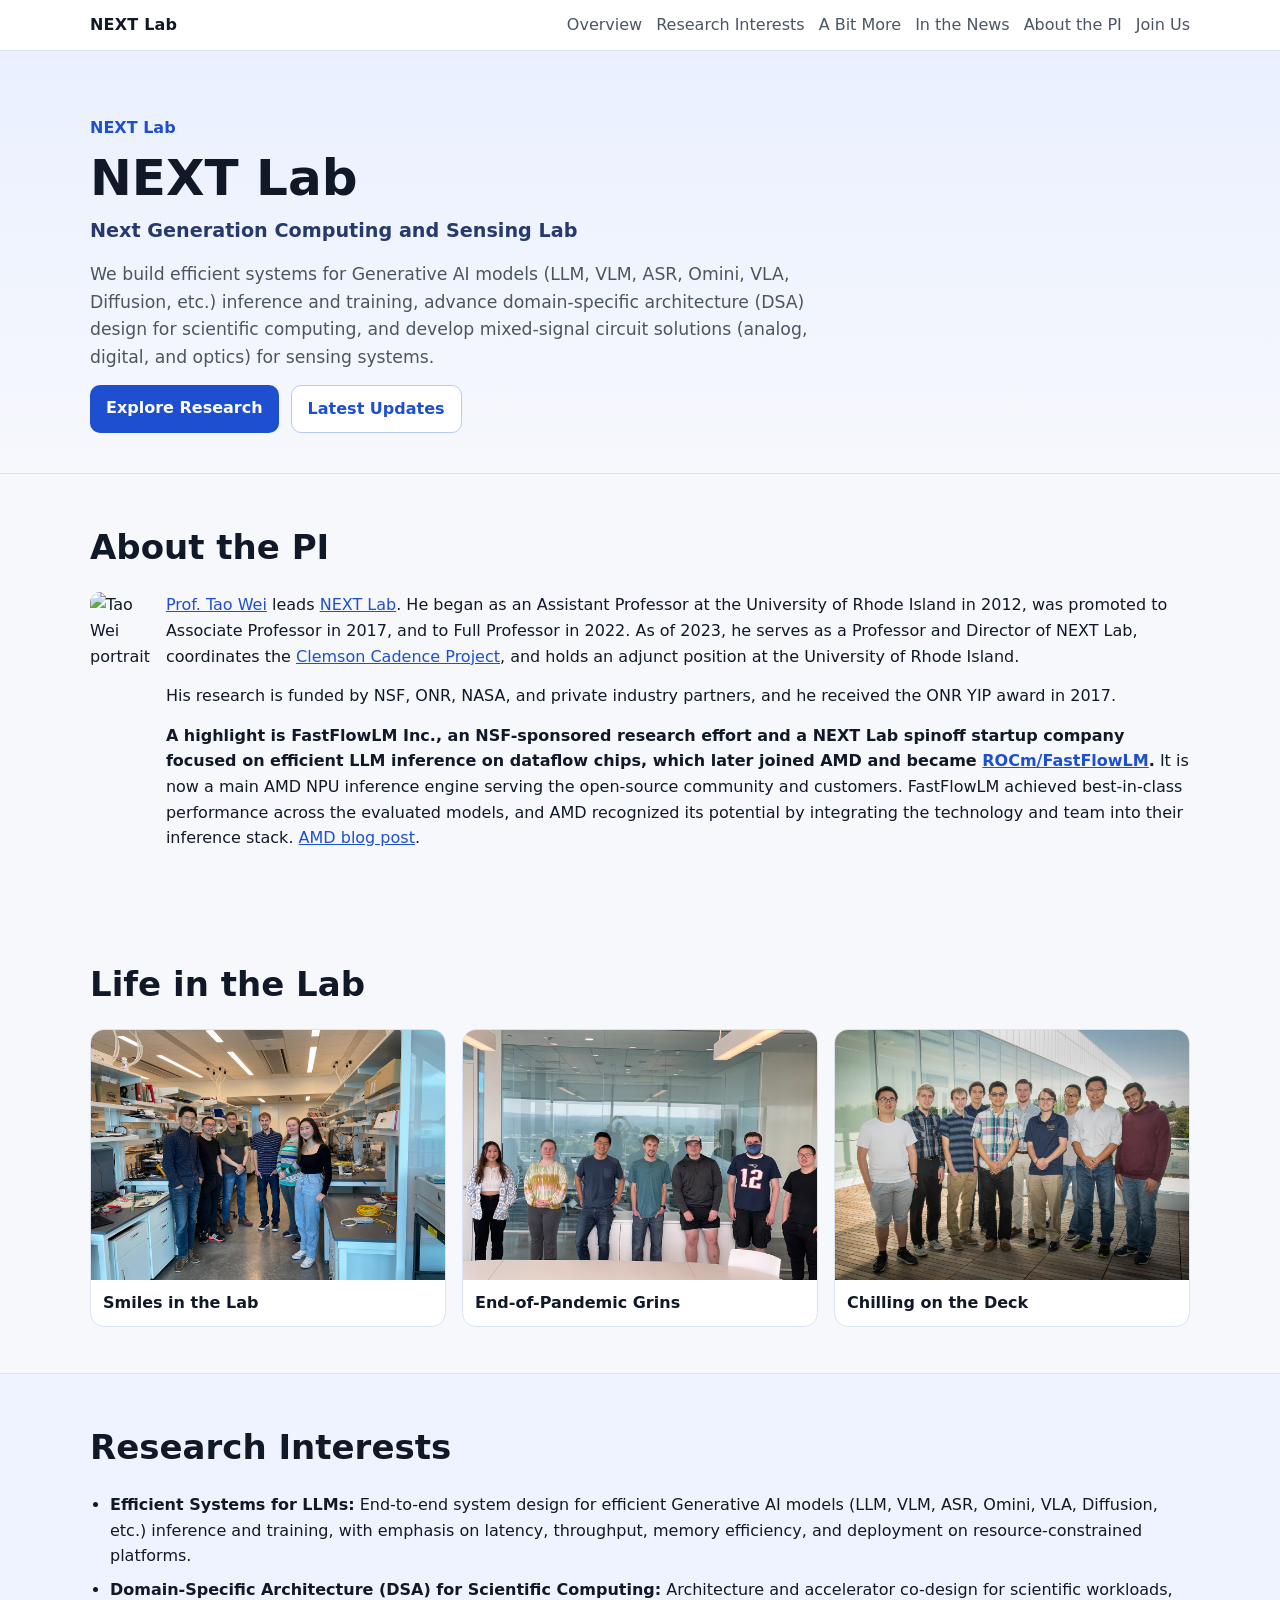
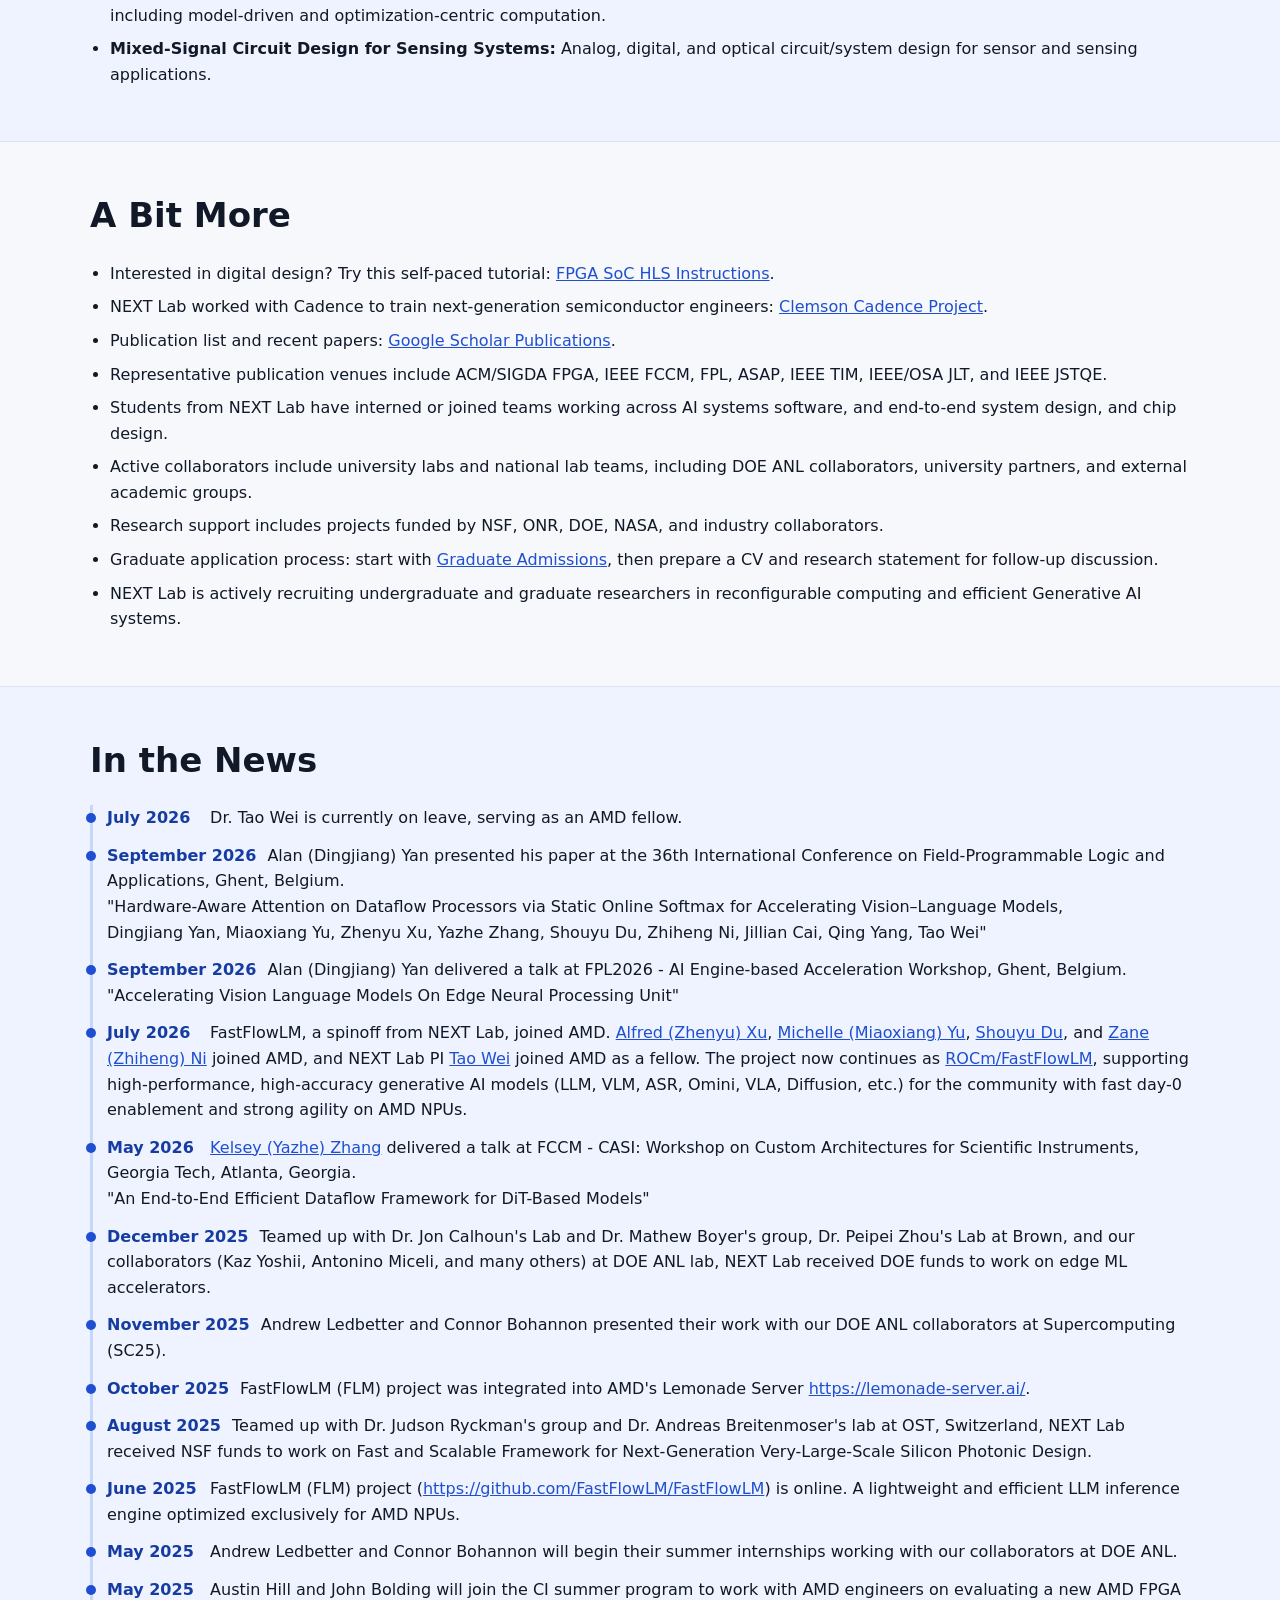
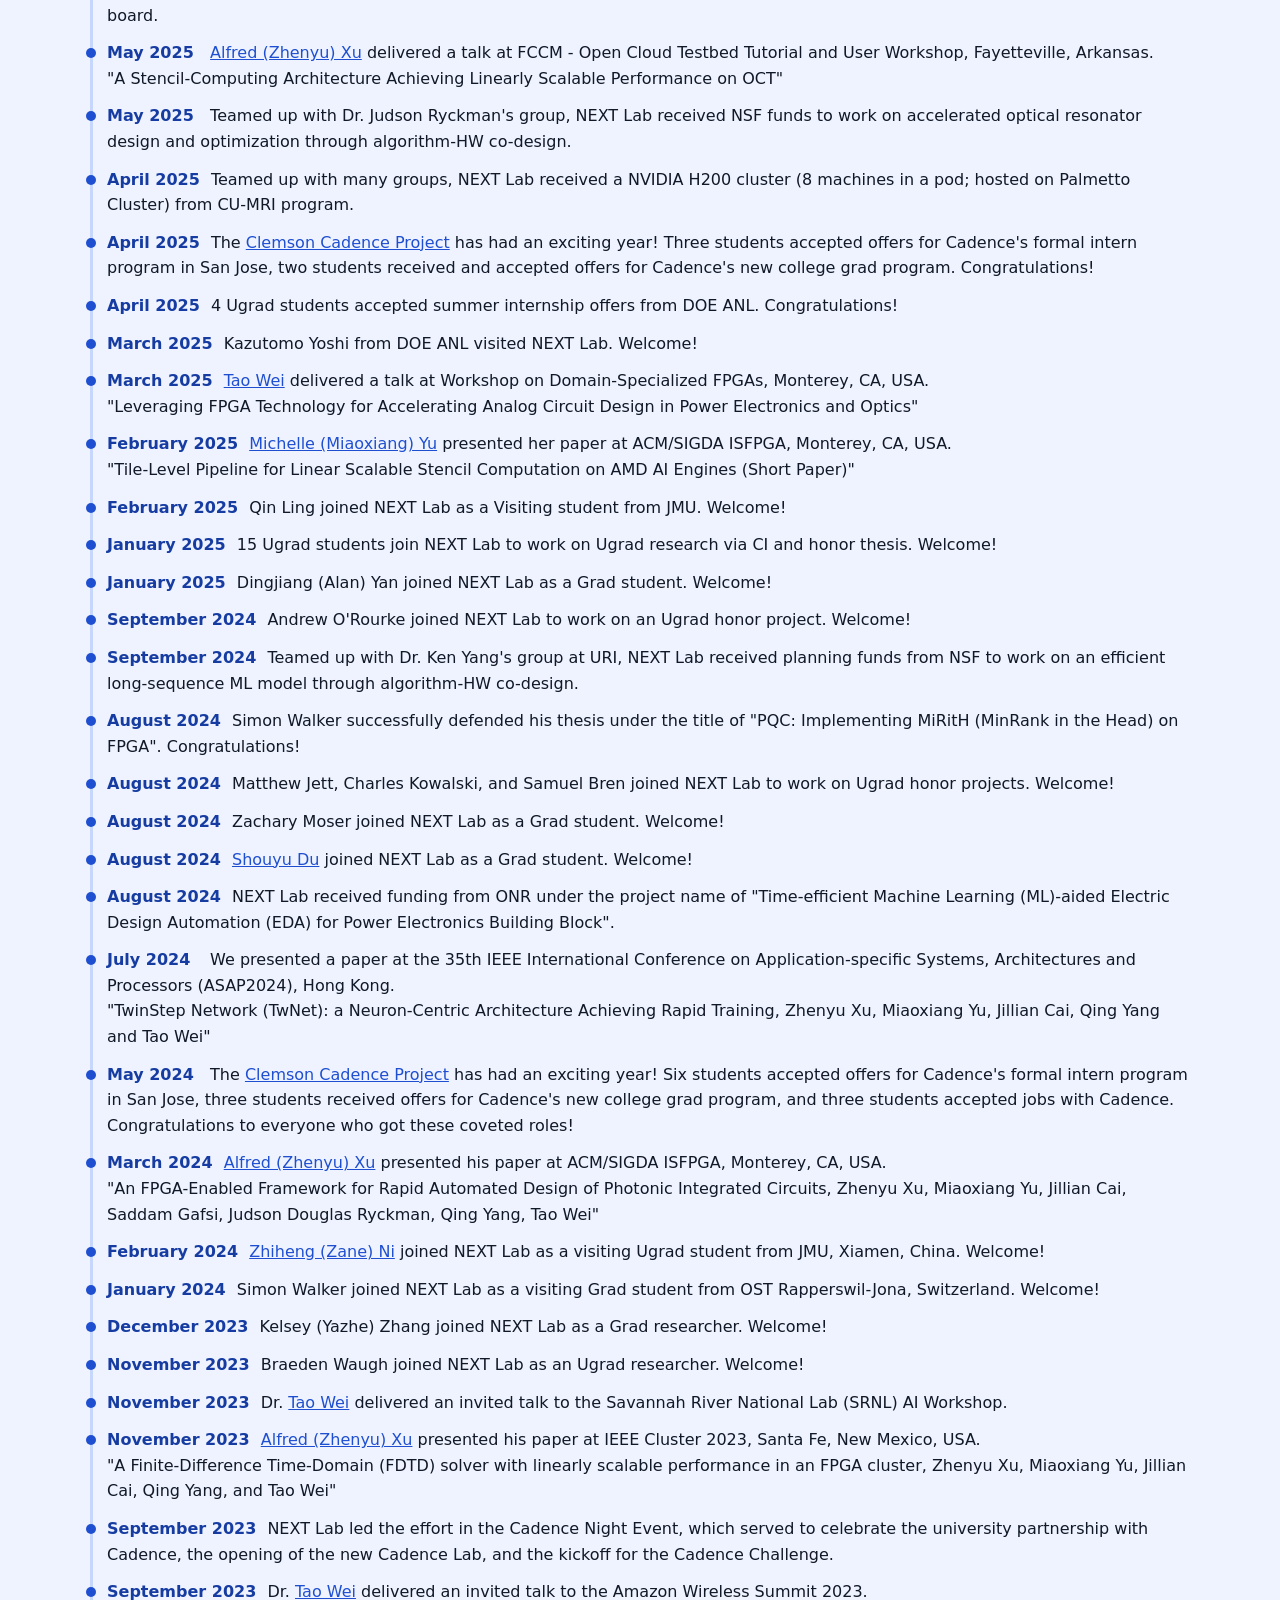
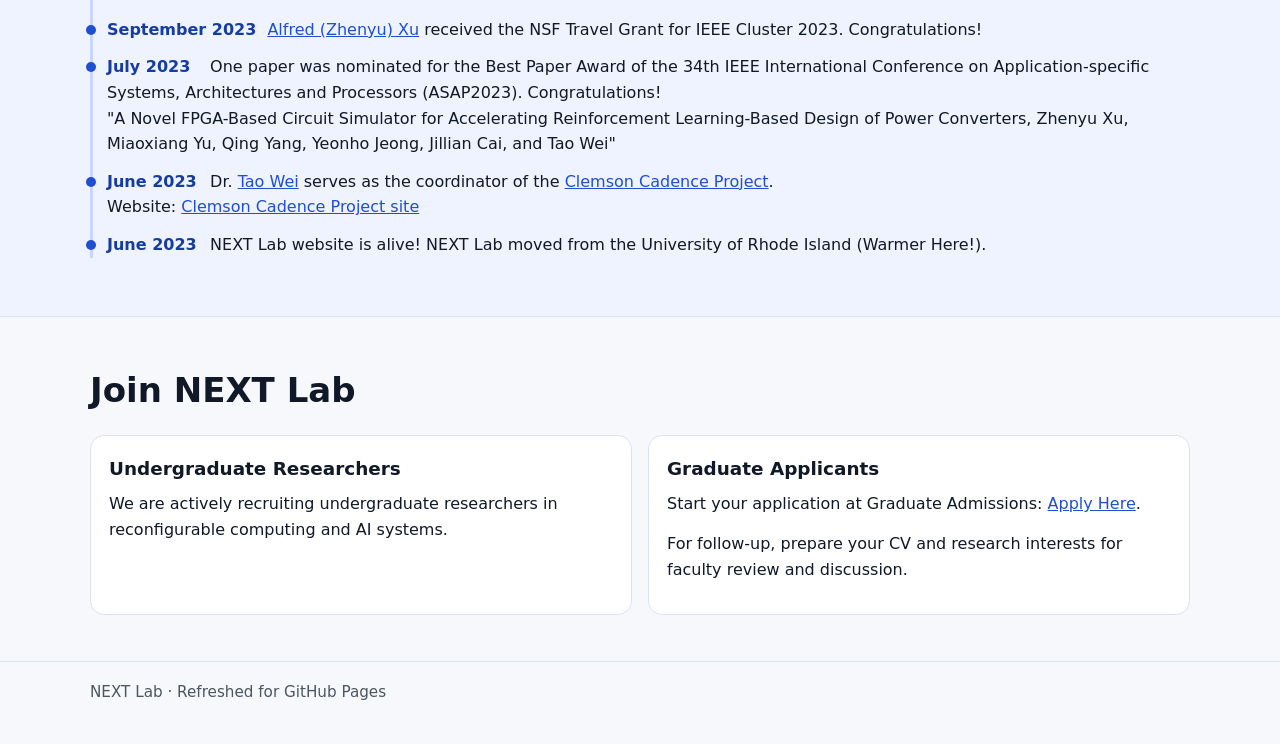
==== commit 5d716e05: "Deploy Pages: ac798974d8b6c08a22a2973d9ef542e8fe16b5a3" ====
--- a/index.html
+++ b/index.html
@@ -156,12 +156,28 @@
         <h2>In the News</h2>
         <ul class="timeline">
           <li>
-            <span class="time">July 2027</span>
+            <span class="time">July 2026</span>
             Dr. Tao Wei is currently on leave, serving as an AMD fellow.
+          </li>
+          <li>
+            <span class="time">September 2026</span>
+            Alan (Dingjiang) Yan presented his paper at the 36th International Conference on Field-Programmable Logic and Applications, Ghent, Belgium.<br>
+            "Hardware-Aware Attention on Dataflow Processors via Static Online Softmax for Accelerating Vision–Language Models,<br>
+            Dingjiang Yan, Miaoxiang Yu, Zhenyu Xu, Yazhe Zhang, Shouyu Du, Zhiheng Ni, Jillian Cai, Qing Yang, Tao Wei"
+          </li>
+          <li>
+            <span class="time">September 2026</span>
+            Alan (Dingjiang) Yan delivered a talk at FPL2026 - AI Engine-based Acceleration Workshop, Ghent, Belgium.<br>
+            "Accelerating Vision Language Models On Edge Neural Processing Unit"
           </li>
           <li>
             <span class="time">July 2026</span>
             FastFlowLM, a spinoff from NEXT Lab, joined AMD. <a href="https://www.linkedin.com/in/zhenyu-xu-327bb71b4/">Alfred (Zhenyu) Xu</a>, <a href="https://www.linkedin.com/in/miaoxiang-yu-231a3b22b/">Michelle (Miaoxiang) Yu</a>, <a href="https://www.linkedin.com/in/shouyu-du-4088341b5/">Shouyu Du</a>, and <a href="https://www.linkedin.com/in/zhiheng-ni-51b755386/">Zane (Zhiheng) Ni</a> joined AMD, and NEXT Lab PI <a href="https://www.linkedin.com/in/tao-wei-734a121b/">Tao Wei</a> joined AMD as a fellow. The project now continues as <a href="https://github.com/FastFlowLM/FastFlowLM">ROCm/FastFlowLM</a>, supporting high-performance, high-accuracy generative AI models (LLM, VLM, ASR, Omini, VLA, Diffusion, etc.) for the community with fast day-0 enablement and strong agility on AMD NPUs.
+          </li>
+          <li>
+            <span class="time">May 2026</span>
+            <a href="https://www.linkedin.com/in/kelsey-yazhe-zhang-85698b315/">Kelsey (Yazhe) Zhang</a> delivered a talk at FCCM - CASI: Workshop on Custom Architectures for Scientific Instruments, Georgia Tech, Atlanta, Georgia.<br>
+            "An End-to-End Efficient Dataflow Framework for DiT-Based Models"
           </li>
           <li>
             <span class="time">December 2025</span>
